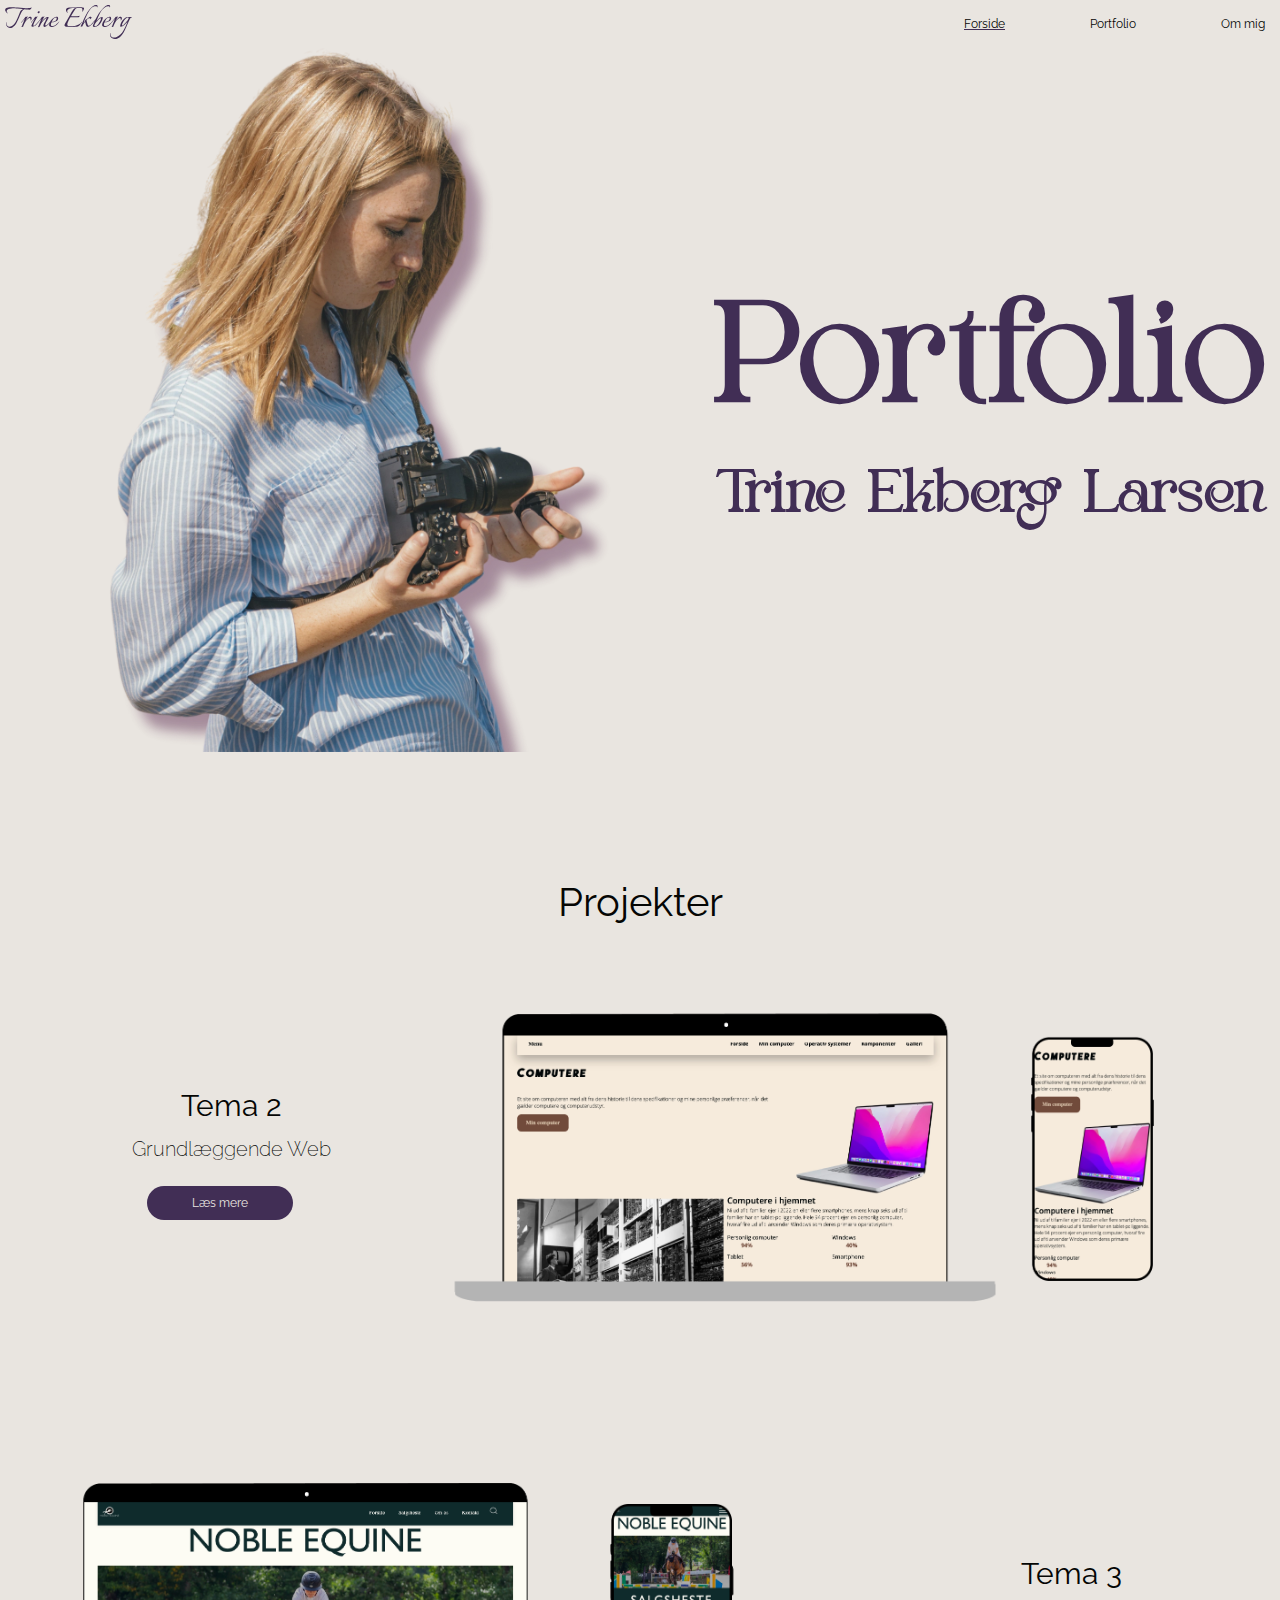
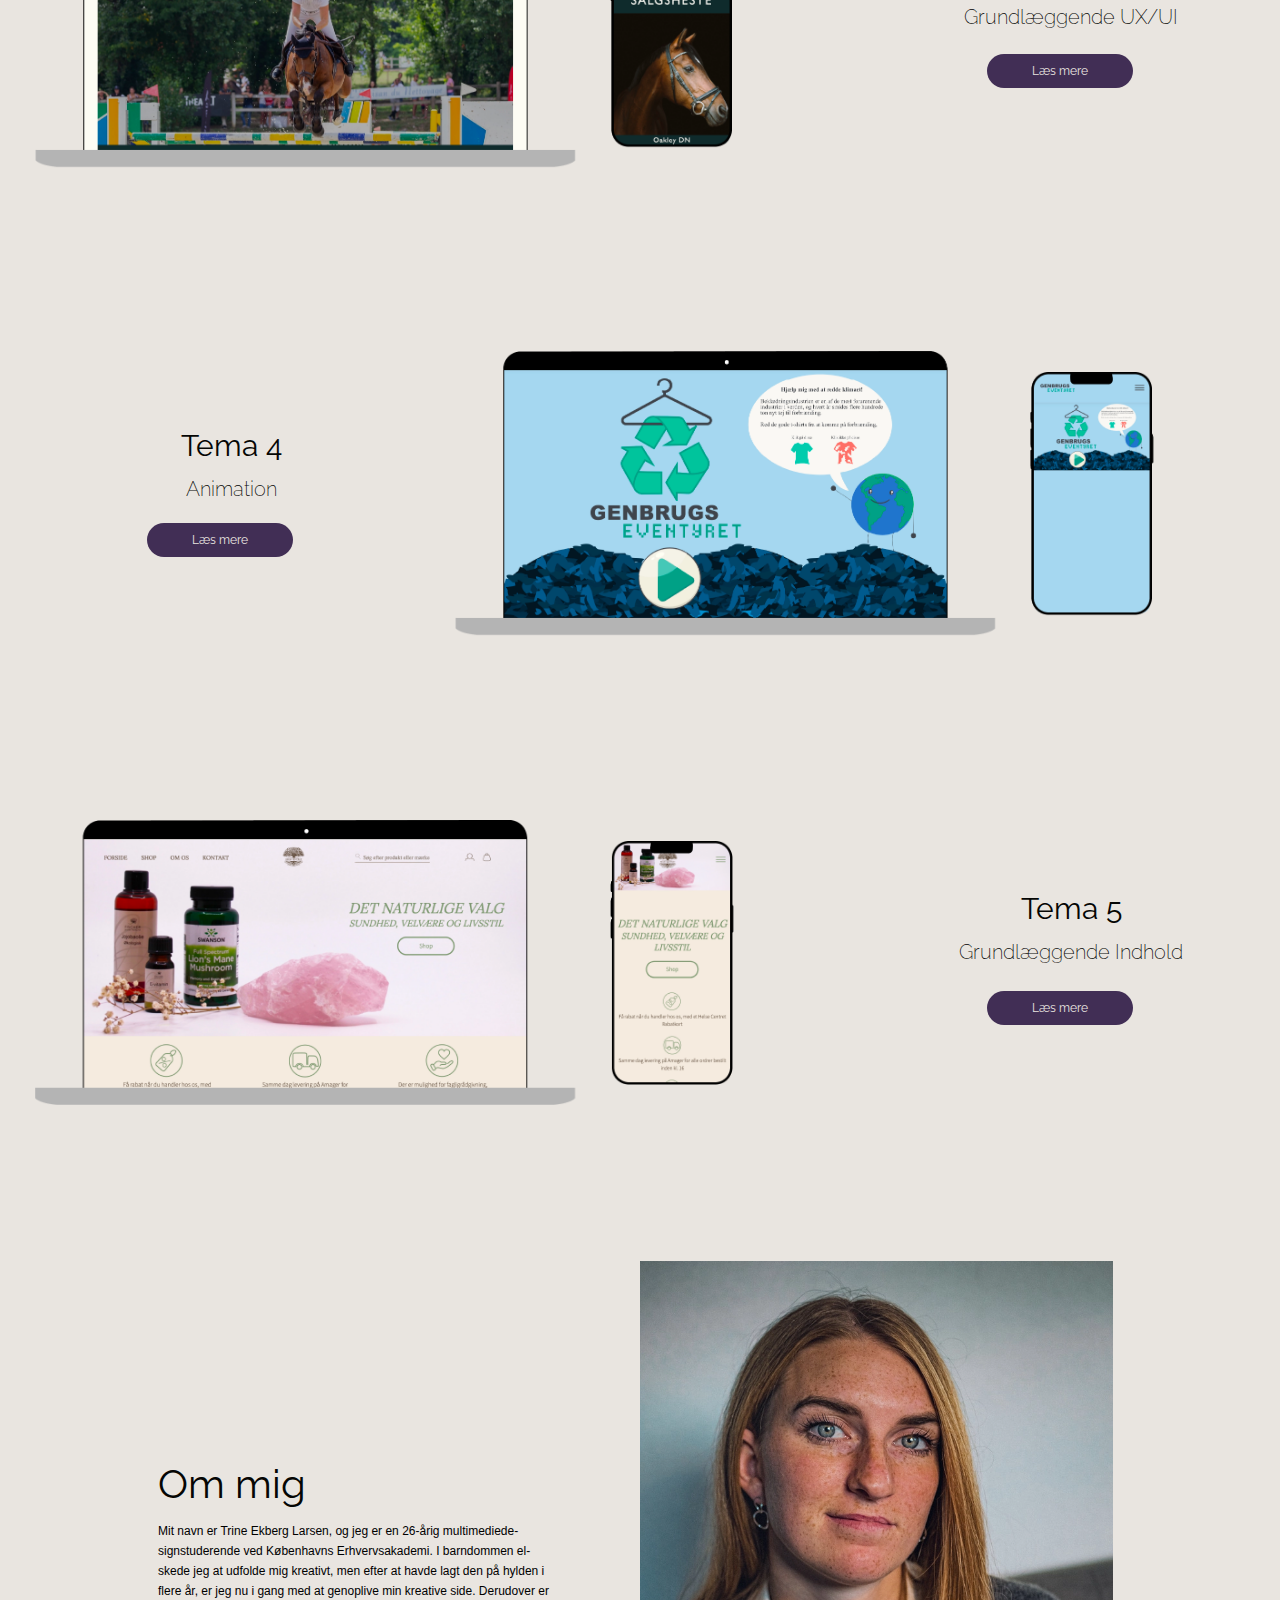
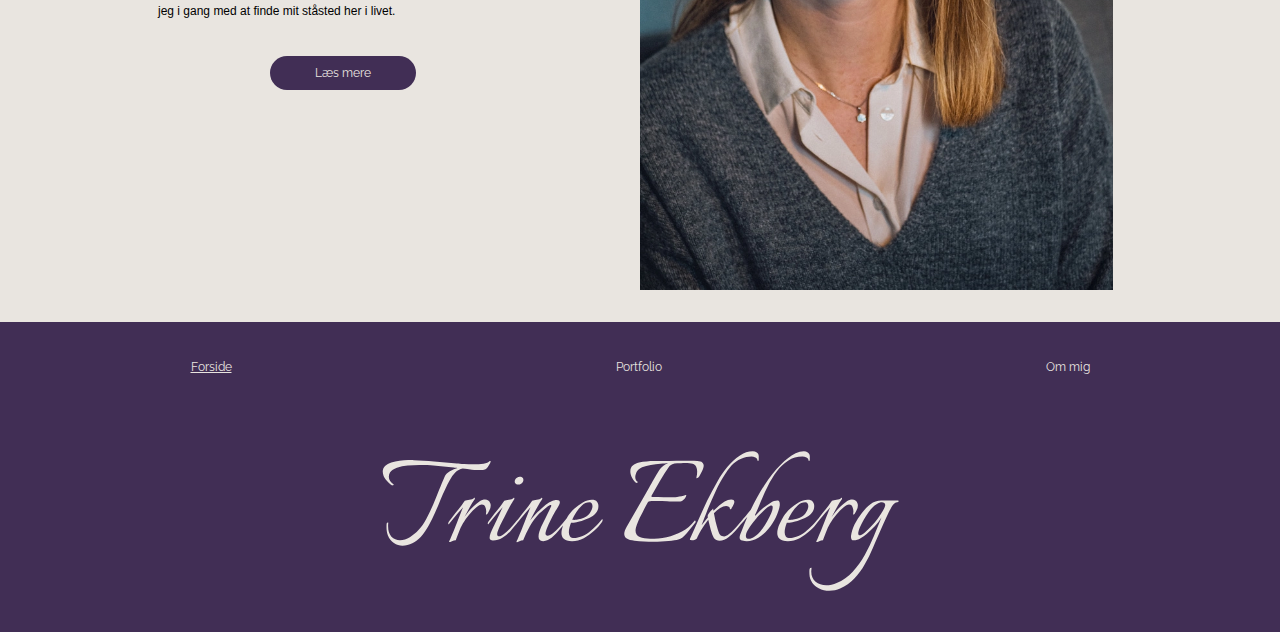
==== index.html @ 0ac6a5d1 "first commit" ====
<!DOCTYPE html>
<html lang="da">

<head>
    <meta charset="UTF-8">
    <meta name="viewport" content="width=device-width, initial-scale=1.0">
    <meta name="robots" content="noindex">
    <link rel="apple-touch-icon" sizes="180x180" href="/apple-touch-icon.png">
    <link rel="icon" type="image/png" sizes="32x32" href="/favicon-32x32.png">
    <link rel="icon" type="image/png" sizes="16x16" href="/favicon-16x16.png">
    <link rel="manifest" href="/site.webmanifest">
    <link rel="preconnect" href="https://fonts.googleapis.com">
    <link rel="preconnect" href="https://fonts.gstatic.com" crossorigin>
    <link href="https://fonts.googleapis.com/css2?family=Raleway:wght@100;200;300;400;500;600;700&display=swap"
        rel="stylesheet">
    <link rel="stylesheet" href="style.css">
    <title>Forside</title>
</head>

<body>
    <header>
        <div class="logo">
            <a href="index.html">
                <img src="svg/logo_dark.svg" alt="Logo">
            </a>
        </div>
        <nav>
            <ul class="menu">
                <li class="current"><a href="index.html">Forside</a></li>
                <li><a href="portfolio.html">Portfolio</a></li>
                <li><a href="om_mig.html">Om mig</a></li>
            </ul>
            <div class="burger">
                <div class="line"></div>
                <div class="line"></div>
                <div class="line"></div>
            </div>
        </nav>
    </header>
    <main>
        <div class="grid_3-1">
            <img src="img/hero.webp" alt="hero image" class="hero_img">
            <div class="hero_txt">
                <h1>Portfolio</h1>
                <h2>Trine Ekberg Larsen</h2>
            </div>
        </div>

        <h3 class="txt_center">Projekter</h3>
        <div>
            <div class="grid_1-2">
                <div>
                    <a href="http://trineekberg.dk/kea/02_web/01_website/website/index.html"><img src="img/tema_2.webp"
                            alt="Tema 2" class="tema_img"> </a>
                </div>

                <div class="text_column1">
                    <h4>Tema 2</h4>
                    <h5>Grundlæggende Web</h5>
                    <div class="container">
                        <a class="button_center" href="underside_2.html">Læs mere</a>
                    </div>
                </div>
            </div>


            <div class="grid_2-1">
                <div>
                    <a href="http://trineekberg.dk/kea/03_ux/01_kodet_site/index.html">
                        <img src="img/tema_3.webp" alt="Tema 3" class="tema_img"></a>

                </div>
                <div class="text">
                    <h4>Tema 3</h4>
                    <h5>Grundlæggende UX/UI</h5>
                    <div class="container">
                        <a class="button_center" href="underside_3.html">Læs mere</a>
                    </div>
                </div>
            </div>

            <div class="grid_1-2">
                <div>
                    <a href="https://trineekberg.dk/kea/04_animation/website/spil.html"><img src="img/tema_4.webp"
                            alt="Tema 4" class="tema_img"> </a>
                </div>

                <div class="text_column2">
                    <h4>Tema 4</h4>
                    <h5>Animation</h5>
                    <div class="container">
                        <a class="button_center" href="underside_4.html">Læs mere</a>
                    </div>
                </div>
            </div>

            <div class="grid_2-1">
                <div>
                    <a
                        href="https://elel0001.github.io/helsecentret/?fbclid=IwAR3jLaA7TX1xq-2F8tMldiORC3YwSv7p7SVV6Mf_PVKBK65ugIJV9l8lFS4">
                        <img src="img/tema_5.webp" alt="Tema 5" class="tema_img"></a>
                </div>
                <div class="text">
                    <h4>Tema 5</h4>
                    <h5>Grundlæggende Indhold</h5>
                    <div class="container">
                        <a class="button_center" href="underside_5.html">Læs mere</a>
                    </div>
                </div>
            </div>
        </div>


        <div class="grid_1-1">
            <div class="om_img">
                <img src="img/om_mig.webp" alt="Et billede af Trine">
            </div>
            <div class="om_txt">
                <h3>Om mig</h3>
                <p>Mit navn er Trine Ekberg Larsen, og jeg er en 26-årig
                    multimediedesignstuderende ved
                    Københavns
                    Erhvervsakademi. I
                    barndommen elskede jeg at udfolde mig kreativt, men efter at havde lagt den på hylden i flere
                    år, er
                    jeg
                    nu
                    i gang med
                    at genoplive min kreative side. Derudover er jeg i gang med at finde mit ståsted her i livet.
                </p>
                <div class="container">
                    <a class="button_center" href="om_mig.html">Læs mere</a>
                </div>
            </div>
        </div>
    </main>
    <footer>
        <div class="flex">
            <a href="index.html" class="current_footer">Forside</a>
            <a href="portfolio.html" class="a_footer">Portfolio</a>
            <a href="om_mig.html" class="a_footer">Om mig</a>
        </div>

        <div class="footer_logo">
            <a href="index.html">
                <img src="svg/logo_light.svg" alt="Logo">
            </a>
        </div>

    </footer>
    <script src="java.js"></script>
</body>

</html>
---- style.css ----
* {
  box-sizing: border-box;
  margin: 0;
  padding: 0;
}
img {
  width: 100%;
  height: auto;
}
body {
  background-color: #e9e5e0;
}
footer {
  background-color: #412e55;
}

main {
  margin: 0 10px;
}

/******* Styling af fonte *********/
@font-face {
  font-family: "Margaret";
  src: url("webfontkit-20240107-102758/margaret-webfont.woff2") format("woff2");
  src: url("webfontkit-20240107-102758/margaret-webfont.woff") format("woff");
}
h1 {
  font-family: "Margaret";
  font-size: 85px;
  color: #412e55;
  letter-spacing: 4px;
}
h2 {
  font-family: "Margaret";
  font-size: 35px;
  color: #412e55;
}

h3 {
  font-family: "Raleway", sans-serif;
  font-size: 40px;
  color: #050604;
  font-weight: 400;
  padding: 5px 40px;
}
h4 {
  font-family: "Raleway", sans-serif;
  font-size: 30px;
  color: #050604;
  font-weight: 400;
}
h5 {
  font-family: "Raleway", sans-serif;
  font-size: 20px;
  color: #050604;
  font-weight: 200;
}
h6 {
  font-family: "Raleway", sans-serif;
  font-size: 14px;
  color: #050604;
  font-weight: 500;
}

p {
  font-family: Helvetica, sans-serif;
  font-size: 12px;
  font-weight: 100;
  line-height: 20px;
}

li {
  font-family: "Raleway", sans-serif;
  font-size: 12px;
  font-weight: 400;
  color: #050604;
}
li:hover {
  text-decoration: underline;
  color: #412e55;
}
.current {
  text-decoration: underline;
  color: #412e55;
}
a {
  font-family: "Raleway", sans-serif;
  font-size: 12px;
  font-weight: 400;
  color: #050604;
  text-decoration: none;
}
a:hover {
  color: #050604;
  text-decoration: underline;
}

/* Fonte mobile version */
@media (max-width: 800px) {
  h3,
  h4,
  h5,
  h6 {
    text-align: center;
    padding-top: 5%;
  }
  .mobile_p {
    padding-bottom: 5%;
  }
}

/* Deskversion */
@media (min-width: 800px) {
  h1 {
    font-family: "Margaret";
    font-size: 140px;
    color: #412e55;
    letter-spacing: 4px;
  }
  h2 {
    font-family: "Margaret";
    font-size: 58px;
    color: #412e55;
  }
  p {
    padding: 0px 0px 14px 22.5px;
    hyphens: auto;
  }
  h3,
  h4,
  h5,
  h6 {
    padding: 0px 0px 14px 22.5px;
  }
}

/******* Menu til desktop og burgermenu *********/
header {
  display: flex;
  justify-content: space-between;
  align-items: center;
  padding: 5px;
  background-color: #e9e5e0;
}

.logo {
  width: 10%;
}

nav {
  display: flex;
  align-items: center;
}

.menu {
  display: flex;
  list-style: none;
  margin: 0;
  padding: 0;
  gap: 45px;
}

.menu li {
  margin-right: 20px;
}
.menu_icon {
  width: 40%;
}

.menu li:last-child {
  margin-right: 0;
}

.menu a {
  display: block;
  padding: 10px;
  color: #050604;
  text-decoration: none;
  transition: color 0.3s;
  text-align: end;
}

.menu a:hover {
  color: #412e55;
  text-decoration: underline;
}

.burger {
  width: 30px;
  height: 20px;
  cursor: pointer;
}

.burger .line {
  width: 100%;
  height: 2px;
  background-color: #412e55;
  margin-bottom: 5px;
  transition: 0.2s linear;
}
.burger {
  display: none;
}
@media screen and (max-width: 800px) {
  .menu {
    display: none;
  }
  .burger {
    display: block;
  }
  .burger.active .line:nth-child(1) {
    transform: rotate(45deg) translate(5px, 5px);
    transition: 0.2s linear;
  }

  .burger.active .line:nth-child(2) {
    opacity: 0;
    transition: 0.15s linear;
  }

  .burger.active .line:nth-child(3) {
    transform: rotate(-45deg) translate(5px, -5px);
    transition: 0.2s linear;
  }

  nav.active .menu {
    display: block;
    background-color: #e9e5e0;

    position: absolute;
    top: 60px;
    right: 0;
    width: 50%;
    z-index: 1;
  }

  nav.active .menu li {
    margin: 10px 20px;
  }

  nav.active .menu a {
    font-size: 24px;
    text-align: left;
  }
}

/* Font i footer */
.a_footer {
  color: #e9e5e0;
  text-decoration: none;
}

.current_footer,
.current_footer:hover,
.a_footer:hover {
  color: #e9e5e0;
  text-decoration: underline;
}

/****************** Forside *******************/

/* Hero mobile version */
@media (max-width: 800px) {
  .hero_txt {
    text-align: center;
  }
}

/* Hero desk version */
@media (min-width: 800px) {
  .grid_3-1 {
    display: grid;
    grid-template-columns: 3fr 1fr;
  }
  .hero_txt {
    display: grid;
    grid-column: 2;
    place-content: center;
    text-align: center;
  }
}

/* Projekter, h3 center */
.txt_center {
  text-align: center;
  padding: 10% 0% 5% 0%;
}

/* Projekter, mobile version */
@media (max-width: 800px) {
  .tema_img {
    padding-top: 15%;
  }
}

/* Om sektion, mobile version*/
@media (max-width: 800px) {
  .om_img {
    padding-top: 10%;
  }
}

/* Om sektion, desk version*/
@media (min-width: 800px) {
  .om_txt {
    display: grid;
    grid-column: 1;
    grid-row: 1;
    text-align: start;
    place-content: center;
    padding: 0px 90px 12px 125.5px;
  }
  .om_img {
    display: grid;
    grid-column: 2;
    width: 75%;
    margin-bottom: 5%;
  }
}

@media (min-width: 800px) {
  .text {
    display: grid;
    text-align: center;
    place-content: center;
  }

  .text_column1 {
    display: grid;
    grid-column: 1;
    grid-row: 1;
    text-align: center;
    place-content: center;
  }
  .text_column2 {
    display: grid;
    grid-column: 1;
    grid-row: 1;
    text-align: center;
    place-content: center;
  }
  .grid_1-2 {
    display: grid;
    grid-template-columns: 1fr 2fr;
    margin-bottom: 10%;
  }
  .grid_2-1 {
    display: grid;
    grid-template-columns: 2fr 1fr;
    margin-bottom: 10%;
  }
  .tema_img {
    margin: 2%;
    width: 85%;
  }
  .tema_img:hover {
    opacity: 55%;
    cursor: pointer;
  }
  .grid_1-1 {
    display: grid;
    grid-template-columns: 1fr 1fr;
  }
}

/* Button */
.container {
  display: flex;
  justify-content: center;
  align-items: center;
}

.button_center {
  padding: 10px 45px;
  border-radius: 60px;
  background-color: #412e55;
  color: #e9e5e0;
  text-decoration: none;
  font-family: "raleway", sans-serif;
  font-size: 12px;
  margin: 5% 0;
}
.button_center:hover {
  padding: 10px 45px;
  color: #e9e5e0;
  background-color: #412e55;
  text-decoration: none;
  box-shadow: 0 12px 28px 0 rgb(0 0 0 / 30%);
  animation-name: hover_kf;
  animation-duration: 0.9s;
  animation-iteration-count: 1;
}

@keyframes hover_kf {
  0% {
    translate: 0 0;
  }
  100% {
    translate: 0px -2px;
  }
}

/****************** Om mig *******************/

/* Om tekst */
.paragraph {
  margin-bottom: 4%;
}
@media (min-width: 800px) {
  .paragraph {
    padding-right: 225px;
  }
}

/* Kompetencer afsnit, mobile version */
@media (max-width: 800px) {
  .column_2 {
    padding: 8% 0;
  }
  .column_3 {
    padding: 8% 0;
  }
}

/* Kompetencer afsnit, desk version */
@media (min-width: 800px) {
  .grid_1-1-1-1 {
    display: grid;
    grid-template-columns: 1fr 1fr 1fr 1fr;
    margin: 4% 0;
  }
  .column_2 {
    display: grid;
    grid-column: 2;
    margin: 7% 0;
  }
  .column_3 {
    display: grid;
    grid-column: 3;
    margin: 7% 0;
  }
}

/* Uddannelse afsnit, mobile version */
@media (max-width: 800px) {
  .cv_txt {
    padding-bottom: 5%;
  }
}

/* Uddannelse afsnit, desk version */
@media (min-width: 800px) {
  .grid_1-1-1 {
    display: grid;
    grid-template-columns: 1fr 1fr 1fr;
    margin: 4% 0;
  }
  .cv_center {
    display: grid;
    grid-column: 2;
  }
  .cv_txt {
    font-size: 11px;
    margin-bottom: 4%;
  }
}

/* Fritidsinteresser afsnit */
@media (min-width: 800px) {
  .fritid_txt {
    padding-right: 66%;
  }
}

/* galleri */
@media (min-width: 800px) {
  .grid_galleri {
    display: grid;
    grid-template-columns: 1fr 1fr 1fr 1fr;
    margin: 8% 0;
  }
  .img1 {
    display: grid;
    grid-column: 1 / span 2;
    grid-row: 1;
  }
  .img2 {
    display: grid;
    grid-column: 1 / span 2;
    grid-row: 2;
  }
  .img3 {
    display: grid;
    grid-column: 3 / span 2;
    grid-row: 1 / span 2;
  }
  .img4 {
    display: grid;
    grid-column: 1;
    grid-row: 3 / span 2;
  }
  .img5 {
    display: grid;
    grid-column: 2;
    grid-row: 3 / span 2;
  }
  .img6 {
    display: grid;
    grid-column: 3;
    grid-row: 3;
  }
  .img7 {
    display: grid;
    grid-column: 4;
    grid-row: 3;
  }
  .img8 {
    display: grid;
    grid-column: 3 / span 2;
    grid-row: 4;
  }
}

/****************** Undersider *******************/
.genveje {
  font-size: 10px;
}

/* Tema indhold, mobile version*/
@media (max-width: 800px) {
  .p_padding {
    padding-bottom: 8%;
  }
  .program_indhold {
    padding-top: 5%;
  }
}

/* Tema indhold, desk version*/
@media (min-width: 800px) {
  .p_padding_om {
    padding-right: 390px;
  }
}

/* Tekst indhold */
.grid_column1 {
  display: grid;
  grid-column: 2;
}
.p_space {
  padding-top: 3%;
}

@media (min-width: 800px) {
  .p_padding {
    padding-right: 225px;
  }
}

/****************** Footer *******************/
.flex {
  display: flex;
  flex-direction: row;
  justify-content: center;
  gap: 30%;
  padding: 3% 0% 6% 0%;
  color: #e9e5e0;
}
.footer_logo {
  display: flex;
  justify-content: center;
  padding-bottom: 3%;
}

/* footer, mobile version */
@media (max-width: 800px) {
  footer {
    padding: 5%;
  }
}
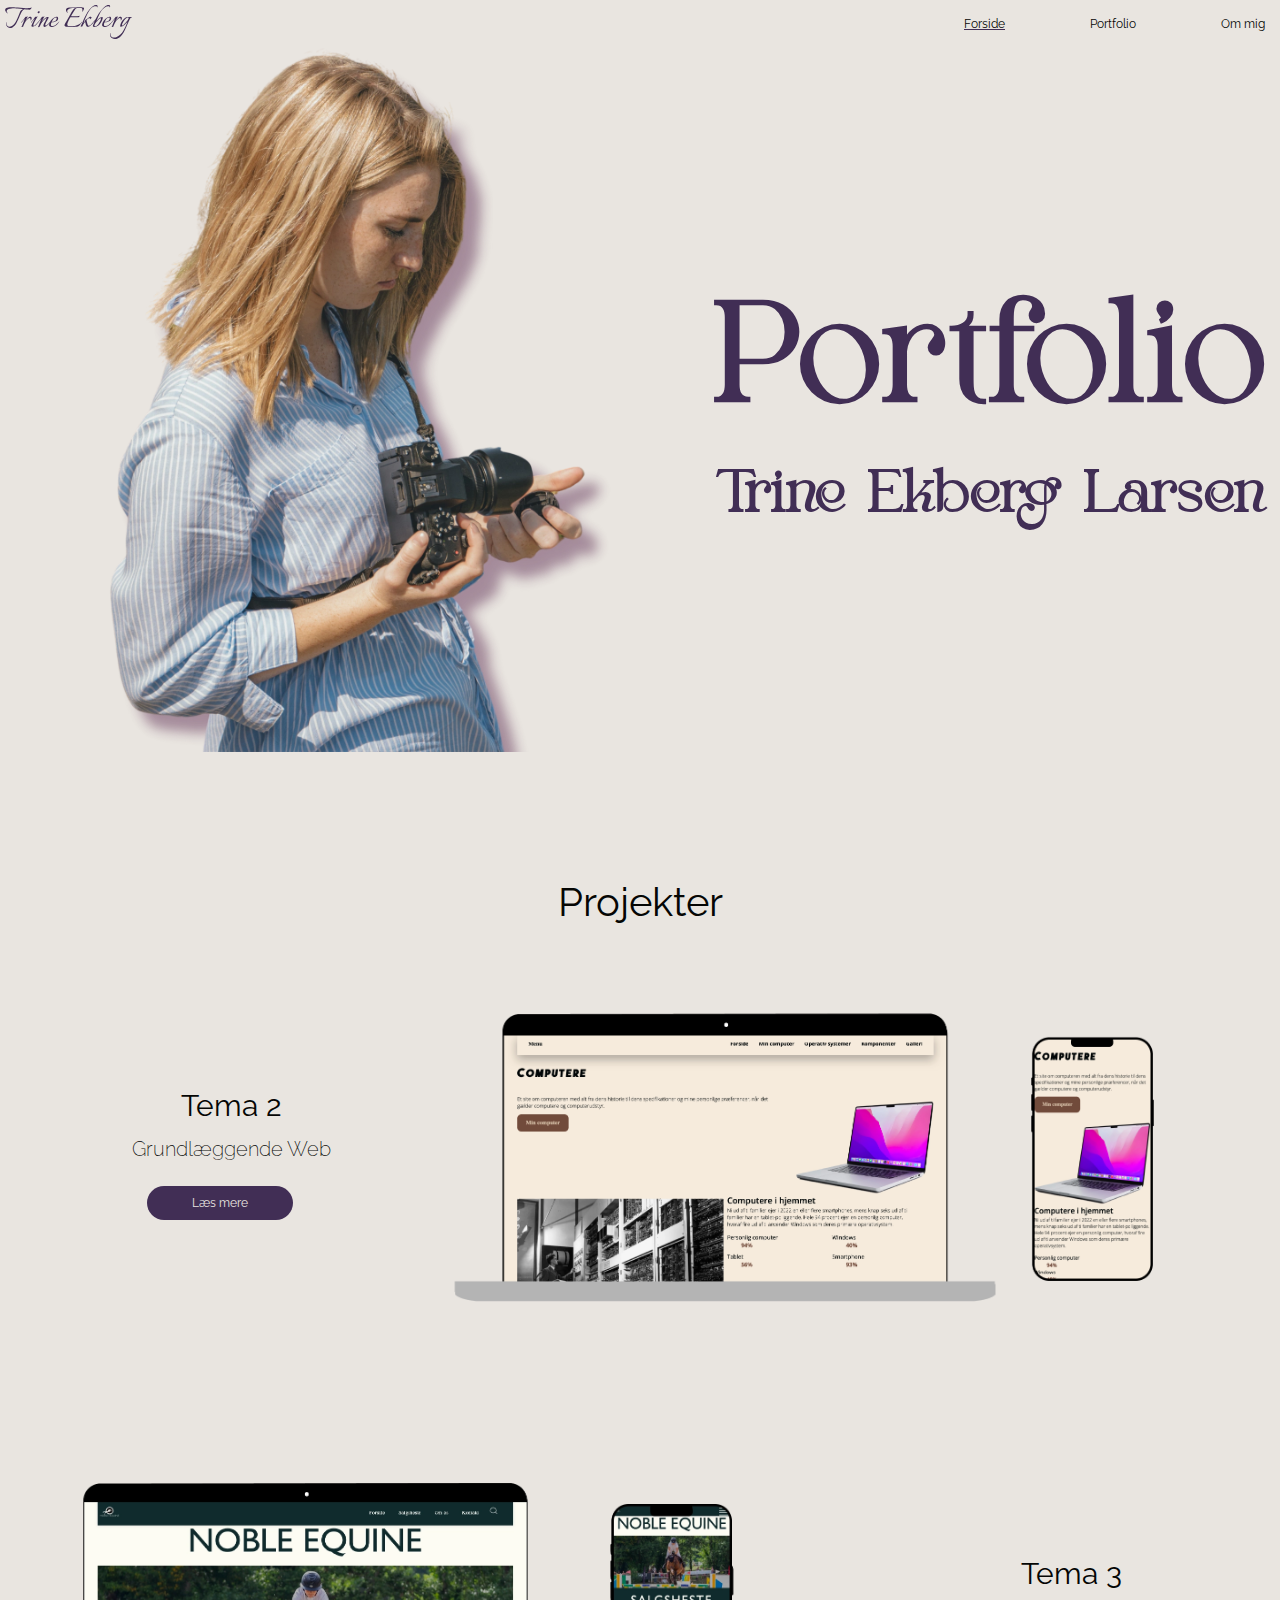
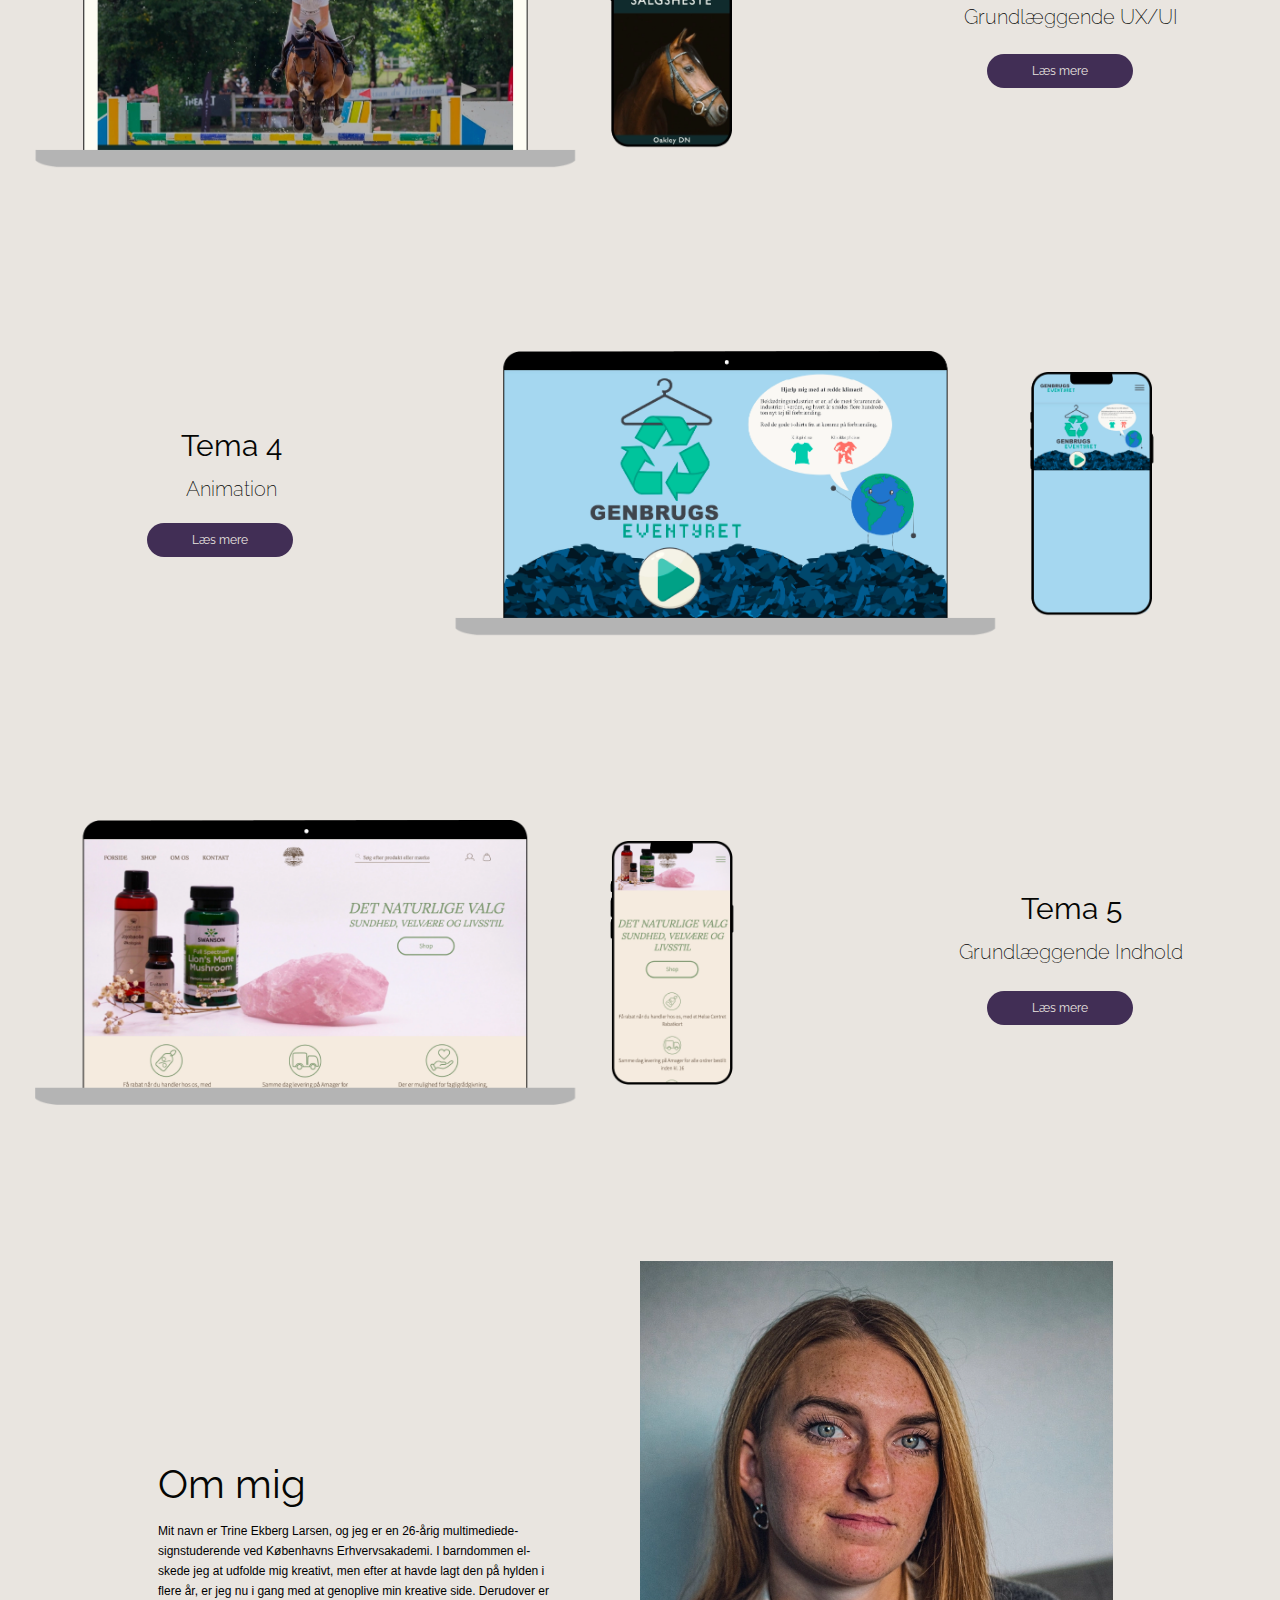
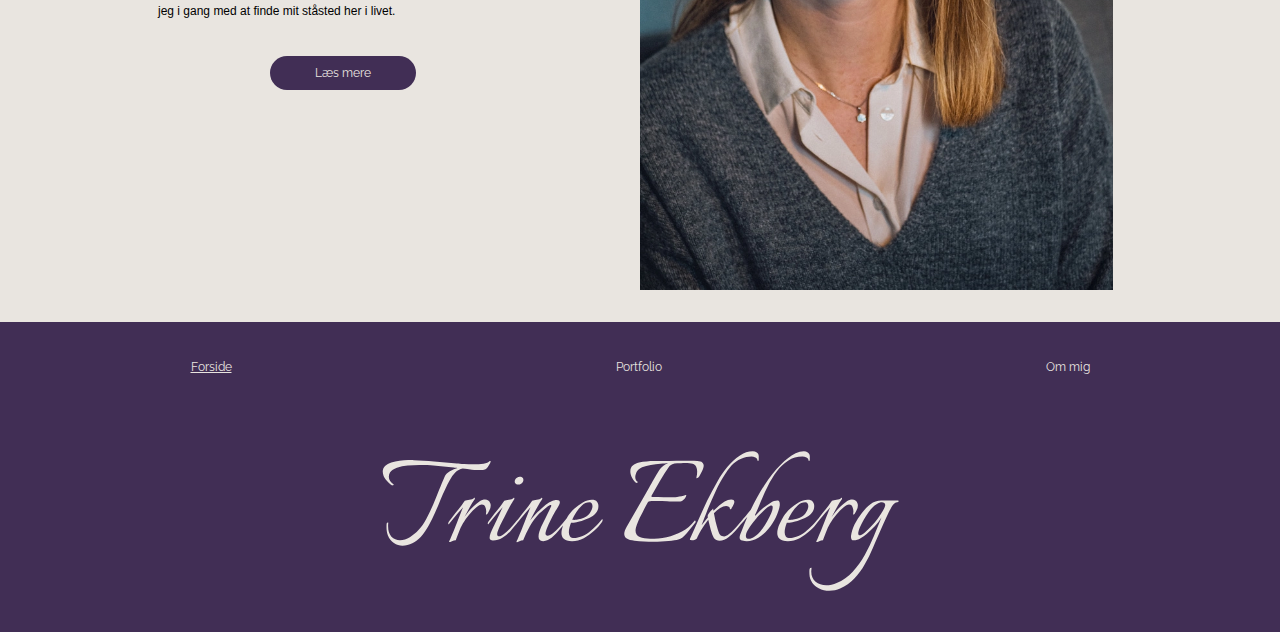
==== commit 4541b9a0: "sidste ændringer" ====
--- a/index.html
+++ b/index.html
@@ -2,17 +2,13 @@
 <html lang="da">
 
 <head>
+    <meta name="Forside" content="Forsiden på mit portolio website">
     <meta charset="UTF-8">
     <meta name="viewport" content="width=device-width, initial-scale=1.0">
     <meta name="robots" content="noindex">
-    <link rel="apple-touch-icon" sizes="180x180" href="/apple-touch-icon.png">
-    <link rel="icon" type="image/png" sizes="32x32" href="/favicon-32x32.png">
-    <link rel="icon" type="image/png" sizes="16x16" href="/favicon-16x16.png">
-    <link rel="manifest" href="/site.webmanifest">
     <link rel="preconnect" href="https://fonts.googleapis.com">
     <link rel="preconnect" href="https://fonts.gstatic.com" crossorigin>
-    <link href="https://fonts.googleapis.com/css2?family=Raleway:wght@100;200;300;400;500;600;700&display=swap"
-        rel="stylesheet">
+    <link href="https://fonts.googleapis.com/css2?family=Raleway:wght@200;400;500&display=swap" rel="stylesheet">
     <link rel="stylesheet" href="style.css">
     <title>Forside</title>
 </head>
--- a/style.css
+++ b/style.css
@@ -1,3 +1,4 @@
+/* Reset */
 * {
   box-sizing: border-box;
   margin: 0;
@@ -7,6 +8,12 @@
   width: 100%;
   height: auto;
 }
+/* padding sider */
+main {
+  margin: 0 10px;
+}
+
+/* Baggrundsfarver */
 body {
   background-color: #e9e5e0;
 }
@@ -14,15 +21,14 @@
   background-color: #412e55;
 }
 
-main {
-  margin: 0 10px;
-}
-
 /******* Styling af fonte *********/
+
+/* h1 og h2 font, mobile version */
 @font-face {
   font-family: "Margaret";
   src: url("webfontkit-20240107-102758/margaret-webfont.woff2") format("woff2");
   src: url("webfontkit-20240107-102758/margaret-webfont.woff") format("woff");
+  font-display: swap;
 }
 h1 {
   font-family: "Margaret";
@@ -35,7 +41,19 @@
   font-size: 35px;
   color: #412e55;
 }
-
+/* h1 og h2 font, desk version */
+@media (min-width: 800px) {
+  h1 {
+    font-family: "Margaret";
+    font-size: 140px;
+  }
+  h2 {
+    font-family: "Margaret";
+    font-size: 58px;
+  }
+}
+
+/* h3, h4, h5 og h6 styling*/
 h3 {
   font-family: "Raleway", sans-serif;
   font-size: 40px;
@@ -62,40 +80,7 @@
   font-weight: 500;
 }
 
-p {
-  font-family: Helvetica, sans-serif;
-  font-size: 12px;
-  font-weight: 100;
-  line-height: 20px;
-}
-
-li {
-  font-family: "Raleway", sans-serif;
-  font-size: 12px;
-  font-weight: 400;
-  color: #050604;
-}
-li:hover {
-  text-decoration: underline;
-  color: #412e55;
-}
-.current {
-  text-decoration: underline;
-  color: #412e55;
-}
-a {
-  font-family: "Raleway", sans-serif;
-  font-size: 12px;
-  font-weight: 400;
-  color: #050604;
-  text-decoration: none;
-}
-a:hover {
-  color: #050604;
-  text-decoration: underline;
-}
-
-/* Fonte mobile version */
+/* h3, h4, h5 og h6 mobile version*/
 @media (max-width: 800px) {
   h3,
   h4,
@@ -104,28 +89,10 @@
     text-align: center;
     padding-top: 5%;
   }
-  .mobile_p {
-    padding-bottom: 5%;
-  }
-}
-
-/* Deskversion */
-@media (min-width: 800px) {
-  h1 {
-    font-family: "Margaret";
-    font-size: 140px;
-    color: #412e55;
-    letter-spacing: 4px;
-  }
-  h2 {
-    font-family: "Margaret";
-    font-size: 58px;
-    color: #412e55;
-  }
-  p {
-    padding: 0px 0px 14px 22.5px;
-    hyphens: auto;
-  }
+}
+
+/* h3, h4, h5 og h6 desk version*/
+@media (min-width: 800px) {
   h3,
   h4,
   h5,
@@ -134,7 +101,76 @@
   }
 }
 
-/******* Menu til desktop og burgermenu *********/
+/* Brødtekst */
+p {
+  font-family: Helvetica, sans-serif;
+  font-size: 12px;
+  font-weight: 100;
+  line-height: 20px;
+}
+
+/* Brødtekst, mobile version */
+@media (max-width: 800px) {
+  .mobile_p {
+    padding-bottom: 5%;
+  }
+}
+
+/* Brødtekst, deskversion placement */
+@media (min-width: 800px) {
+  p {
+    padding: 0px 0px 14px 22.5px;
+    hyphens: auto;
+  }
+}
+
+/* list styling */
+li {
+  font-family: "Raleway", sans-serif;
+  font-size: 12px;
+  font-weight: 400;
+  color: #050604;
+}
+li:hover {
+  text-decoration: underline;
+  color: #412e55;
+}
+
+/* current page link styling */
+.current {
+  text-decoration: underline;
+  color: #412e55;
+}
+
+/* hyperlink styling */
+a {
+  font-family: "Raleway", sans-serif;
+  font-size: 12px;
+  font-weight: 400;
+  color: #050604;
+  text-decoration: none;
+}
+a:hover {
+  color: #050604;
+  text-decoration: underline;
+}
+
+/* Font i footer styling */
+.a_footer {
+  color: #e9e5e0;
+  text-decoration: none;
+}
+
+.current_footer,
+.current_footer:hover,
+.a_footer:hover {
+  color: #e9e5e0;
+  text-decoration: underline;
+}
+
+/******* Menu til desktop og burgermenu, fra tema 3 *********/
+
+/* header styling, flex */
 header {
   display: flex;
   justify-content: space-between;
@@ -147,11 +183,13 @@
   width: 10%;
 }
 
+/* navigation, placering*/
 nav {
   display: flex;
   align-items: center;
 }
 
+/* menu, padding + gap */
 .menu {
   display: flex;
   list-style: none;
@@ -160,17 +198,21 @@
   gap: 45px;
 }
 
+/* menu list margin */
 .menu li {
   margin-right: 20px;
 }
+
 .menu_icon {
   width: 40%;
 }
 
+/* menu sidste li element */
 .menu li:last-child {
   margin-right: 0;
 }
 
+/* menu hyperlink styling */
 .menu a {
   display: block;
   padding: 10px;
@@ -185,12 +227,14 @@
   text-decoration: underline;
 }
 
+/* Burgermenu, styling */
 .burger {
   width: 30px;
   height: 20px;
   cursor: pointer;
 }
 
+/* Burgermenu streger, styling */
 .burger .line {
   width: 100%;
   height: 2px;
@@ -198,9 +242,13 @@
   margin-bottom: 5px;
   transition: 0.2s linear;
 }
+
+/* Burgermenu, % vises */
 .burger {
   display: none;
 }
+
+/* Burgermenu, styling + line animation, mobile version */
 @media screen and (max-width: 800px) {
   .menu {
     display: none;
@@ -244,27 +292,7 @@
   }
 }
 
-/* Font i footer */
-.a_footer {
-  color: #e9e5e0;
-  text-decoration: none;
-}
-
-.current_footer,
-.current_footer:hover,
-.a_footer:hover {
-  color: #e9e5e0;
-  text-decoration: underline;
-}
-
 /****************** Forside *******************/
-
-/* Hero mobile version */
-@media (max-width: 800px) {
-  .hero_txt {
-    text-align: center;
-  }
-}
 
 /* Hero desk version */
 @media (min-width: 800px) {
@@ -280,19 +308,68 @@
   }
 }
 
-/* Projekter, h3 center */
+/* Projekter, h3 center + top og bund */
 .txt_center {
   text-align: center;
   padding: 10% 0% 5% 0%;
 }
 
-/* Projekter, mobile version */
+/* projekt, grid + byt plads, desk version*/
+@media (min-width: 800px) {
+  .grid_1-2 {
+    display: grid;
+    grid-template-columns: 1fr 2fr;
+    margin-bottom: 10%;
+  }
+  .grid_2-1 {
+    display: grid;
+    grid-template-columns: 2fr 1fr;
+    margin-bottom: 10%;
+  }
+  .text_column1 {
+    display: grid;
+    grid-column: 1;
+    grid-row: 1;
+    text-align: center;
+    place-content: center;
+  }
+  .text_column2 {
+    display: grid;
+    grid-column: 1;
+    grid-row: 1;
+    text-align: center;
+    place-content: center;
+  }
+}
+
+/* projekt tekst placering på resten, desk version */
+@media (min-width: 800px) {
+  .text {
+    display: grid;
+    text-align: center;
+    place-content: center;
+  }
+}
+
+/* Projekter img, mobile version */
 @media (max-width: 800px) {
   .tema_img {
     padding-top: 15%;
   }
 }
 
+/* Projekter img, desk version */
+@media (min-width: 800px) {
+  .tema_img {
+    margin: 2%;
+    width: 85%;
+  }
+  .tema_img:hover {
+    opacity: 55%;
+    cursor: pointer;
+  }
+}
+
 /* Om sektion, mobile version*/
 @media (max-width: 800px) {
   .om_img {
@@ -300,8 +377,12 @@
   }
 }
 
-/* Om sektion, desk version*/
-@media (min-width: 800px) {
+/* Om sektion, grid + placering desk version*/
+@media (min-width: 800px) {
+  .grid_1-1 {
+    display: grid;
+    grid-template-columns: 1fr 1fr;
+  }
   .om_txt {
     display: grid;
     grid-column: 1;
@@ -318,52 +399,7 @@
   }
 }
 
-@media (min-width: 800px) {
-  .text {
-    display: grid;
-    text-align: center;
-    place-content: center;
-  }
-
-  .text_column1 {
-    display: grid;
-    grid-column: 1;
-    grid-row: 1;
-    text-align: center;
-    place-content: center;
-  }
-  .text_column2 {
-    display: grid;
-    grid-column: 1;
-    grid-row: 1;
-    text-align: center;
-    place-content: center;
-  }
-  .grid_1-2 {
-    display: grid;
-    grid-template-columns: 1fr 2fr;
-    margin-bottom: 10%;
-  }
-  .grid_2-1 {
-    display: grid;
-    grid-template-columns: 2fr 1fr;
-    margin-bottom: 10%;
-  }
-  .tema_img {
-    margin: 2%;
-    width: 85%;
-  }
-  .tema_img:hover {
-    opacity: 55%;
-    cursor: pointer;
-  }
-  .grid_1-1 {
-    display: grid;
-    grid-template-columns: 1fr 1fr;
-  }
-}
-
-/* Button */
+/* Button styling + animation */
 .container {
   display: flex;
   justify-content: center;
@@ -402,7 +438,7 @@
 
 /****************** Om mig *******************/
 
-/* Om tekst */
+/* Om tekst, mobile + desk version*/
 .paragraph {
   margin-bottom: 4%;
 }
@@ -412,7 +448,7 @@
   }
 }
 
-/* Kompetencer afsnit, mobile version */
+/* Kompetencer afsnit, padding, mobile version */
 @media (max-width: 800px) {
   .column_2 {
     padding: 8% 0;
@@ -422,7 +458,7 @@
   }
 }
 
-/* Kompetencer afsnit, desk version */
+/* Kompetencer afsnit, grid + placering desk version */
 @media (min-width: 800px) {
   .grid_1-1-1-1 {
     display: grid;
@@ -441,14 +477,14 @@
   }
 }
 
-/* Uddannelse afsnit, mobile version */
+/* Uddannelse afsnit, padding, mobile version */
 @media (max-width: 800px) {
   .cv_txt {
     padding-bottom: 5%;
   }
 }
 
-/* Uddannelse afsnit, desk version */
+/* Uddannelse afsnit, grid + placering + mindre font, desk version */
 @media (min-width: 800px) {
   .grid_1-1-1 {
     display: grid;
@@ -465,14 +501,14 @@
   }
 }
 
-/* Fritidsinteresser afsnit */
+/* Fritidsinteresser afsnit, padding, desk version */
 @media (min-width: 800px) {
   .fritid_txt {
     padding-right: 66%;
   }
 }
 
-/* galleri */
+/* galleri, grid + placering, desk version */
 @media (min-width: 800px) {
   .grid_galleri {
     display: grid;
@@ -522,43 +558,13 @@
 }
 
 /****************** Undersider *******************/
+/* crosslinkis*/
 .genveje {
   font-size: 10px;
 }
 
-/* Tema indhold, mobile version*/
-@media (max-width: 800px) {
-  .p_padding {
-    padding-bottom: 8%;
-  }
-  .program_indhold {
-    padding-top: 5%;
-  }
-}
-
-/* Tema indhold, desk version*/
-@media (min-width: 800px) {
-  .p_padding_om {
-    padding-right: 390px;
-  }
-}
-
-/* Tekst indhold */
-.grid_column1 {
-  display: grid;
-  grid-column: 2;
-}
-.p_space {
-  padding-top: 3%;
-}
-
-@media (min-width: 800px) {
-  .p_padding {
-    padding-right: 225px;
-  }
-}
-
 /****************** Footer *******************/
+/* første række */
 .flex {
   display: flex;
   flex-direction: row;
@@ -567,13 +573,14 @@
   padding: 3% 0% 6% 0%;
   color: #e9e5e0;
 }
+
 .footer_logo {
   display: flex;
   justify-content: center;
   padding-bottom: 3%;
 }
 
-/* footer, mobile version */
+/* footer, padding, mobile version */
 @media (max-width: 800px) {
   footer {
     padding: 5%;
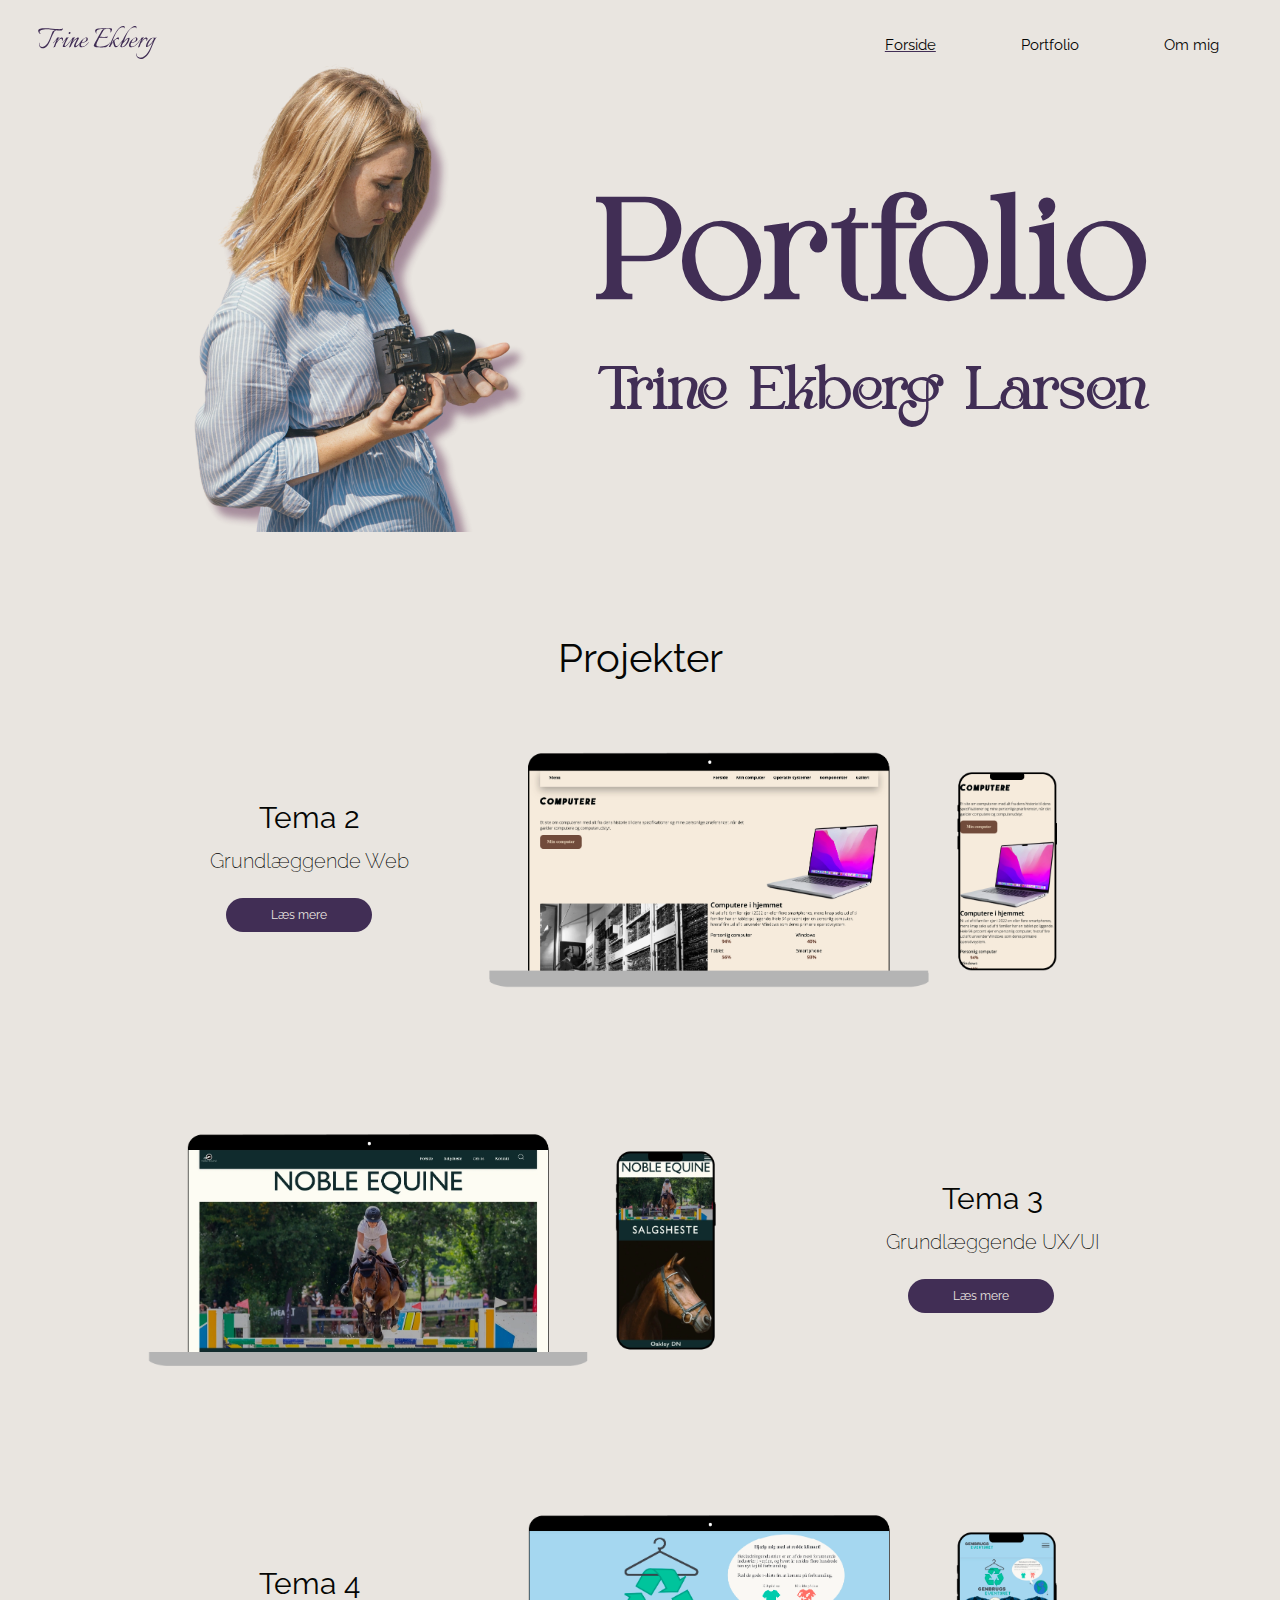
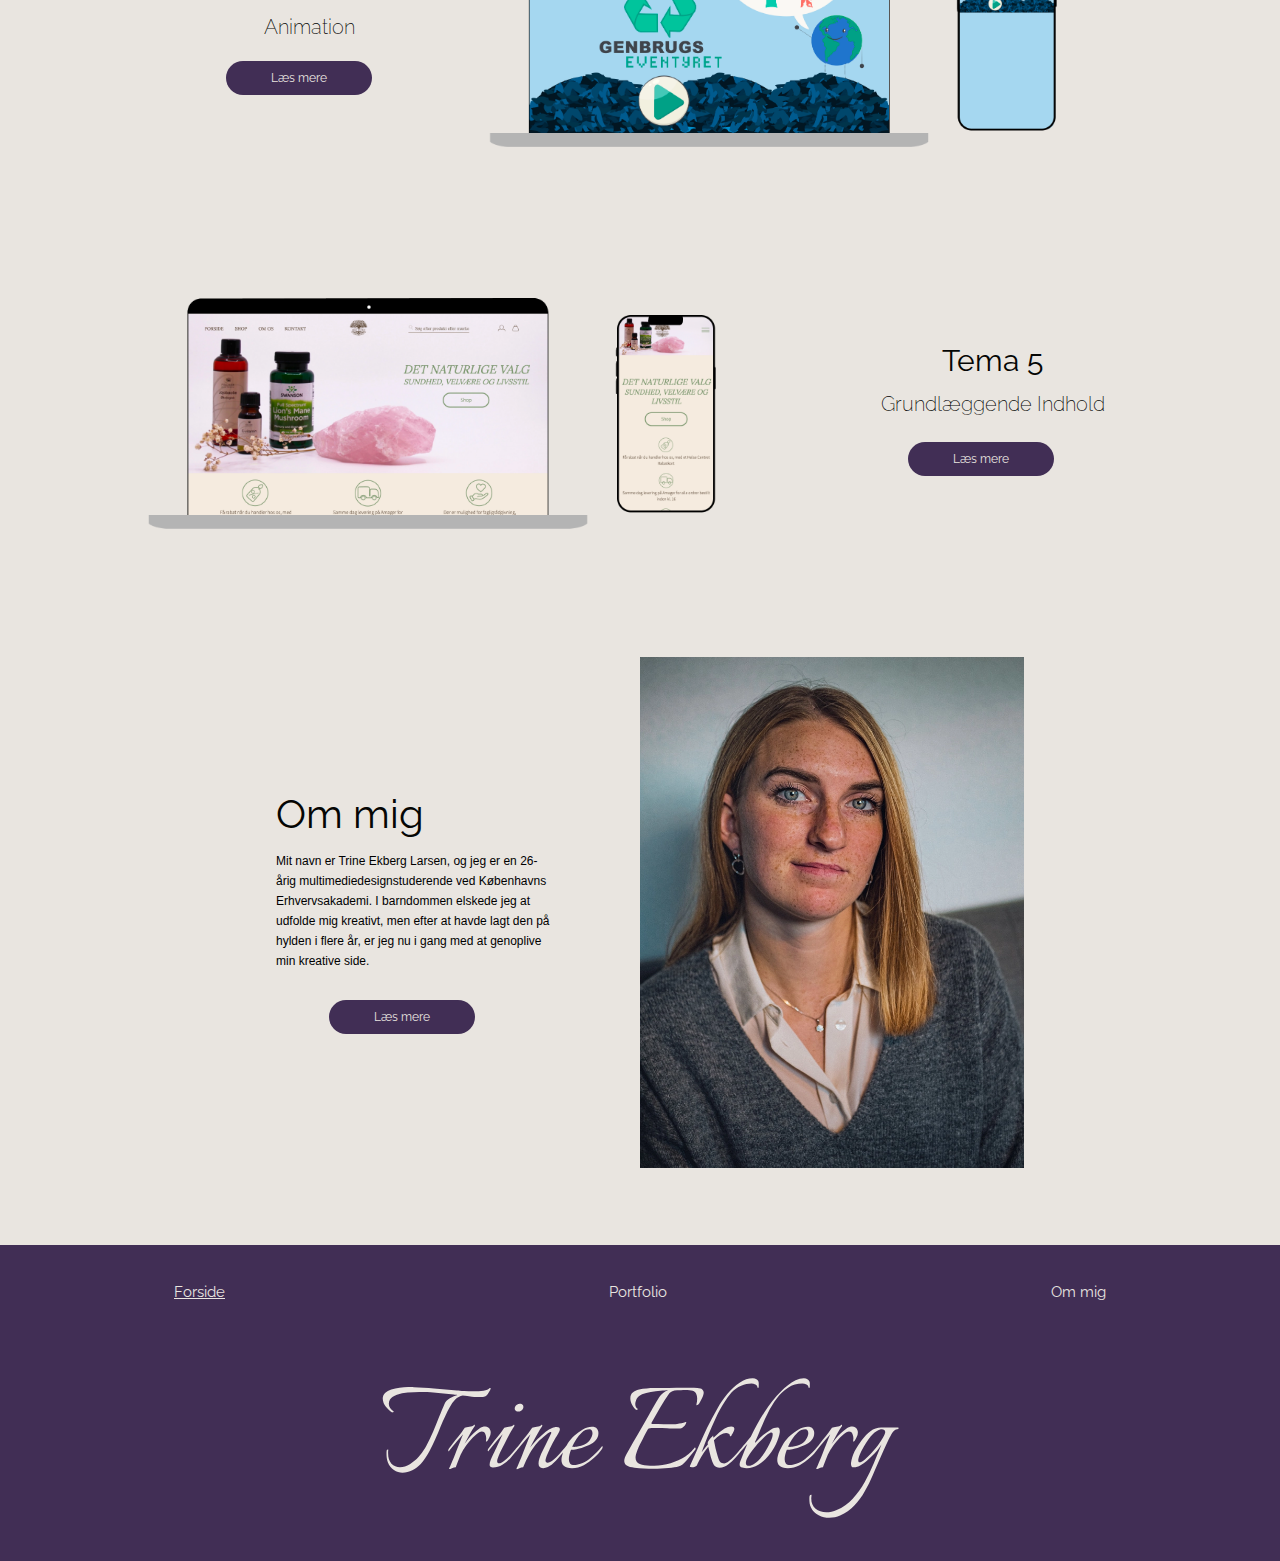
==== commit b617f5b5: "finesse" ====
--- a/index.html
+++ b/index.html
@@ -122,7 +122,7 @@
                     jeg
                     nu
                     i gang med
-                    at genoplive min kreative side. Derudover er jeg i gang med at finde mit ståsted her i livet.
+                    at genoplive min kreative side.
                 </p>
                 <div class="container">
                     <a class="button_center" href="om_mig.html">Læs mere</a>
--- a/style.css
+++ b/style.css
@@ -10,7 +10,7 @@
 }
 /* padding sider */
 main {
-  margin: 0 10px;
+  margin: 0 10%;
 }
 
 /* Baggrundsfarver */
@@ -145,7 +145,7 @@
 /* hyperlink styling */
 a {
   font-family: "Raleway", sans-serif;
-  font-size: 12px;
+  font-size: 15px;
   font-weight: 400;
   color: #050604;
   text-decoration: none;
@@ -175,7 +175,7 @@
   display: flex;
   justify-content: space-between;
   align-items: center;
-  padding: 5px;
+  padding: 2% 4% 0 3%;
   background-color: #e9e5e0;
 }
 
@@ -382,6 +382,7 @@
   .grid_1-1 {
     display: grid;
     grid-template-columns: 1fr 1fr;
+    padding-bottom: 5%;
   }
   .om_txt {
     display: grid;
@@ -561,6 +562,7 @@
 /* crosslinkis*/
 .genveje {
   font-size: 10px;
+  padding-top: 3%;
 }
 
 /****************** Footer *******************/
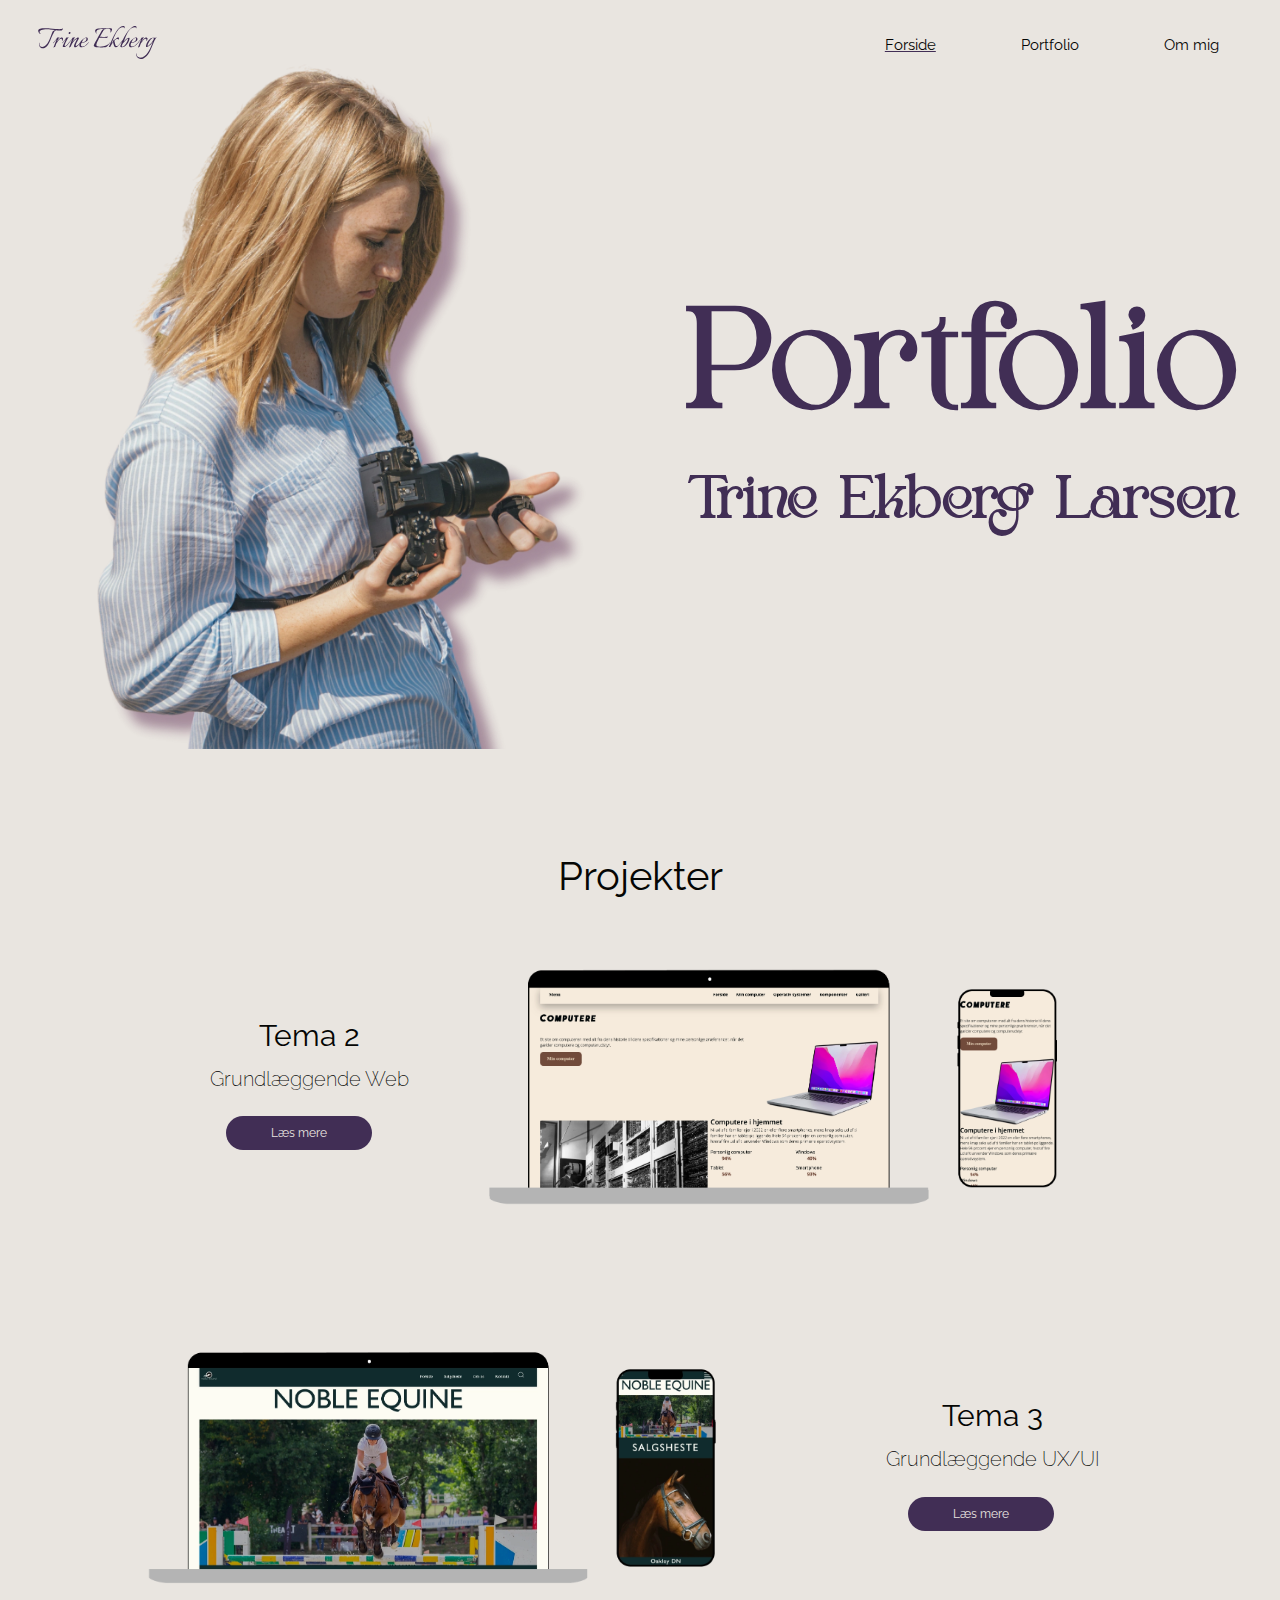
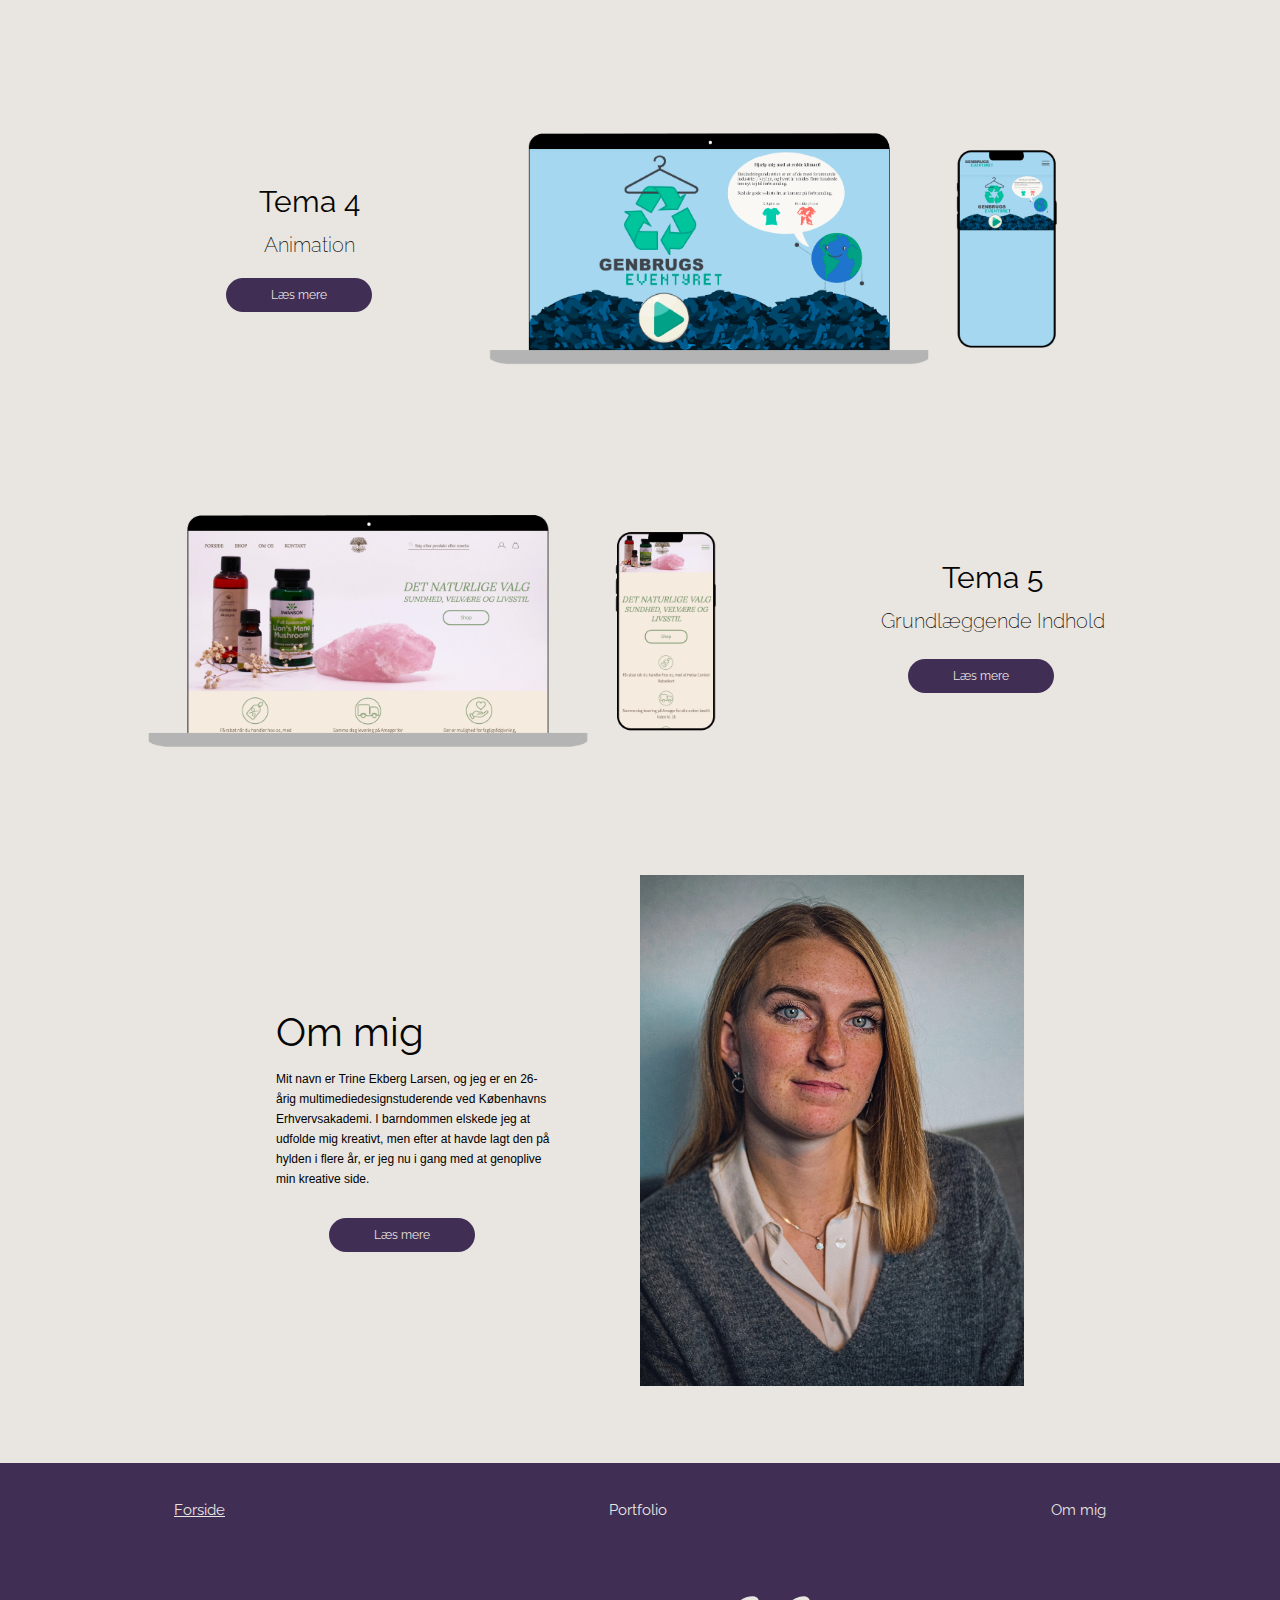
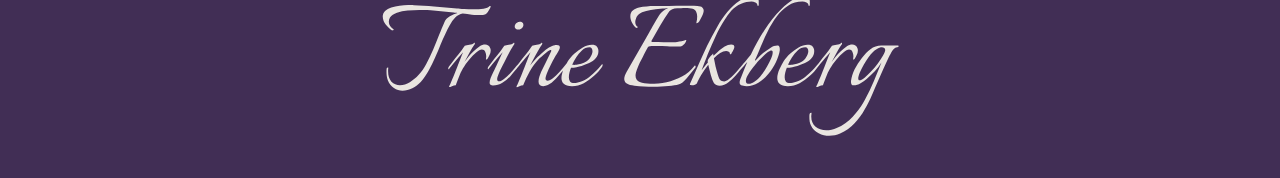
==== commit 0bb5d631: "sidste ændringer" ====
--- a/index.html
+++ b/index.html
@@ -41,91 +41,92 @@
                 <h2>Trine Ekberg Larsen</h2>
             </div>
         </div>
+        <div class="margin_indhold">
+            <h3 class="txt_center">Projekter</h3>
+            <div>
+                <div class="grid_1-2">
+                    <div>
+                        <a href="http://trineekberg.dk/kea/02_web/01_website/website/index.html"><img
+                                src="img/tema_2.webp" alt="Tema 2" class="tema_img"> </a>
+                    </div>
 
-        <h3 class="txt_center">Projekter</h3>
-        <div>
-            <div class="grid_1-2">
-                <div>
-                    <a href="http://trineekberg.dk/kea/02_web/01_website/website/index.html"><img src="img/tema_2.webp"
-                            alt="Tema 2" class="tema_img"> </a>
+                    <div class="text_column1">
+                        <h4>Tema 2</h4>
+                        <h5>Grundlæggende Web</h5>
+                        <div class="container">
+                            <a class="button_center" href="underside_2.html">Læs mere</a>
+                        </div>
+                    </div>
                 </div>
 
-                <div class="text_column1">
-                    <h4>Tema 2</h4>
-                    <h5>Grundlæggende Web</h5>
-                    <div class="container">
-                        <a class="button_center" href="underside_2.html">Læs mere</a>
+
+                <div class="grid_2-1">
+                    <div>
+                        <a href="http://trineekberg.dk/kea/03_ux/01_kodet_site/index.html">
+                            <img src="img/tema_3.webp" alt="Tema 3" class="tema_img"></a>
+
+                    </div>
+                    <div class="text">
+                        <h4>Tema 3</h4>
+                        <h5>Grundlæggende UX/UI</h5>
+                        <div class="container">
+                            <a class="button_center" href="underside_3.html">Læs mere</a>
+                        </div>
+                    </div>
+                </div>
+
+                <div class="grid_1-2">
+                    <div>
+                        <a href="https://trineekberg.dk/kea/04_animation/website/spil.html"><img src="img/tema_4.webp"
+                                alt="Tema 4" class="tema_img"> </a>
+                    </div>
+
+                    <div class="text_column2">
+                        <h4>Tema 4</h4>
+                        <h5>Animation</h5>
+                        <div class="container">
+                            <a class="button_center" href="underside_4.html">Læs mere</a>
+                        </div>
+                    </div>
+                </div>
+
+                <div class="grid_2-1">
+                    <div>
+                        <a
+                            href="https://elel0001.github.io/helsecentret/?fbclid=IwAR3jLaA7TX1xq-2F8tMldiORC3YwSv7p7SVV6Mf_PVKBK65ugIJV9l8lFS4">
+                            <img src="img/tema_5.webp" alt="Tema 5" class="tema_img"></a>
+                    </div>
+                    <div class="text">
+                        <h4>Tema 5</h4>
+                        <h5>Grundlæggende Indhold</h5>
+                        <div class="container">
+                            <a class="button_center" href="underside_5.html">Læs mere</a>
+                        </div>
                     </div>
                 </div>
             </div>
 
 
-            <div class="grid_2-1">
-                <div>
-                    <a href="http://trineekberg.dk/kea/03_ux/01_kodet_site/index.html">
-                        <img src="img/tema_3.webp" alt="Tema 3" class="tema_img"></a>
-
+            <div class="grid_1-1">
+                <div class="om_img">
+                    <img src="img/om_mig.webp" alt="Et billede af Trine">
                 </div>
-                <div class="text">
-                    <h4>Tema 3</h4>
-                    <h5>Grundlæggende UX/UI</h5>
+                <div class="om_txt">
+                    <h3>Om mig</h3>
+                    <p>Mit navn er Trine Ekberg Larsen, og jeg er en 26-årig
+                        multimediedesignstuderende ved
+                        Københavns
+                        Erhvervsakademi. I
+                        barndommen elskede jeg at udfolde mig kreativt, men efter at havde lagt den på hylden i flere
+                        år, er
+                        jeg
+                        nu
+                        i gang med
+                        at genoplive min kreative side.
+                    </p>
                     <div class="container">
-                        <a class="button_center" href="underside_3.html">Læs mere</a>
+                        <a class="button_center" href="om_mig.html">Læs mere</a>
                     </div>
-                </div>
-            </div>
-
-            <div class="grid_1-2">
-                <div>
-                    <a href="https://trineekberg.dk/kea/04_animation/website/spil.html"><img src="img/tema_4.webp"
-                            alt="Tema 4" class="tema_img"> </a>
-                </div>
-
-                <div class="text_column2">
-                    <h4>Tema 4</h4>
-                    <h5>Animation</h5>
-                    <div class="container">
-                        <a class="button_center" href="underside_4.html">Læs mere</a>
-                    </div>
-                </div>
-            </div>
-
-            <div class="grid_2-1">
-                <div>
-                    <a
-                        href="https://elel0001.github.io/helsecentret/?fbclid=IwAR3jLaA7TX1xq-2F8tMldiORC3YwSv7p7SVV6Mf_PVKBK65ugIJV9l8lFS4">
-                        <img src="img/tema_5.webp" alt="Tema 5" class="tema_img"></a>
-                </div>
-                <div class="text">
-                    <h4>Tema 5</h4>
-                    <h5>Grundlæggende Indhold</h5>
-                    <div class="container">
-                        <a class="button_center" href="underside_5.html">Læs mere</a>
-                    </div>
-                </div>
-            </div>
-        </div>
-
-
-        <div class="grid_1-1">
-            <div class="om_img">
-                <img src="img/om_mig.webp" alt="Et billede af Trine">
-            </div>
-            <div class="om_txt">
-                <h3>Om mig</h3>
-                <p>Mit navn er Trine Ekberg Larsen, og jeg er en 26-årig
-                    multimediedesignstuderende ved
-                    Københavns
-                    Erhvervsakademi. I
-                    barndommen elskede jeg at udfolde mig kreativt, men efter at havde lagt den på hylden i flere
-                    år, er
-                    jeg
-                    nu
-                    i gang med
-                    at genoplive min kreative side.
-                </p>
-                <div class="container">
-                    <a class="button_center" href="om_mig.html">Læs mere</a>
                 </div>
             </div>
         </div>
--- a/style.css
+++ b/style.css
@@ -9,7 +9,7 @@
   height: auto;
 }
 /* padding sider */
-main {
+.margin_indhold {
   margin: 0 10%;
 }
 
@@ -299,6 +299,7 @@
   .grid_3-1 {
     display: grid;
     grid-template-columns: 3fr 1fr;
+    padding-right: 3%;
   }
   .hero_txt {
     display: grid;
